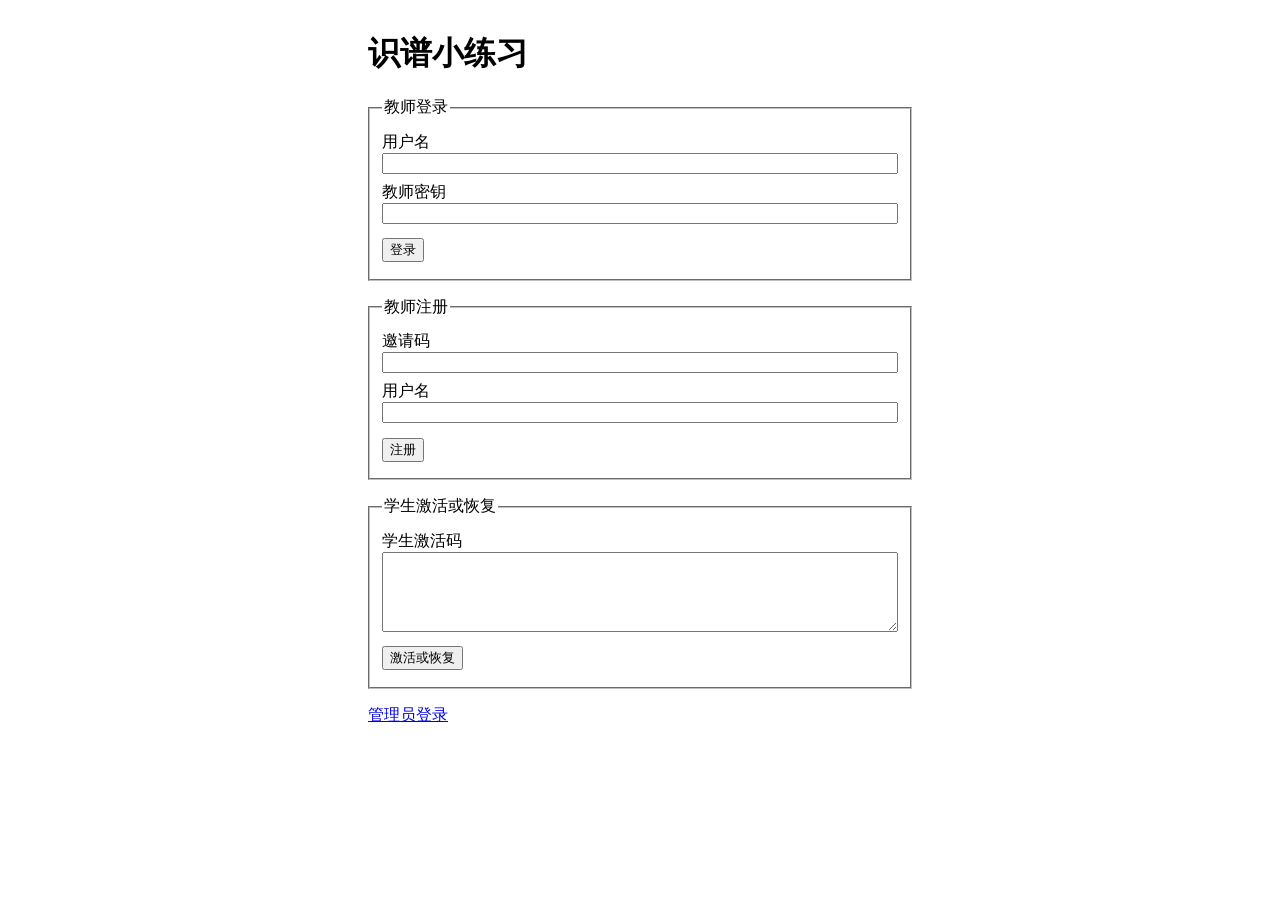
==== index.html @ 762d2ec3 "发布受保护的识谱训练入口" ====
<!doctype html>
<html lang="zh-CN"><head><meta charset="utf-8"><meta name="viewport" content="width=device-width, initial-scale=1">
<title>Note Trainer · 云端授权</title>
<style>body{font:1rem system-ui;margin:2rem auto;max-width:34rem;padding:0 1rem}fieldset{margin:1rem 0}label{display:block;margin:.5rem 0}input,textarea{display:block;width:100%;box-sizing:border-box}button,a{margin:.4rem 0}textarea{min-height:5rem}</style>
<script type="module" src="./entry.mjs?build=4fd09d5452"></script></head>
<body><main><h1>识谱小练习</h1><p id="status" role="status"></p>
<form id="login"><fieldset><legend>教师登录</legend><label>用户名<input name="username" required></label><label>教师密钥<input name="key" type="password" required></label><button>登录</button></fieldset></form>
<form id="register"><fieldset><legend>教师注册</legend><label>邀请码<input name="invitation" type="password" required></label><label>用户名<input name="username" required></label><button>注册</button></fieldset></form>
<section id="issued" hidden><p>请保存教师密钥。换设备时需要它。</p><textarea id="key" readonly aria-label="教师密钥"></textarea><button id="continue">已保存，进入练习</button></section>
<form id="learner"><fieldset><legend>学生激活或恢复</legend><label>学生激活码<textarea name="packet" required></textarea></label><button>激活或恢复</button></fieldset></form>
<a href="./manage.html">管理员登录</a>
</main></body></html>
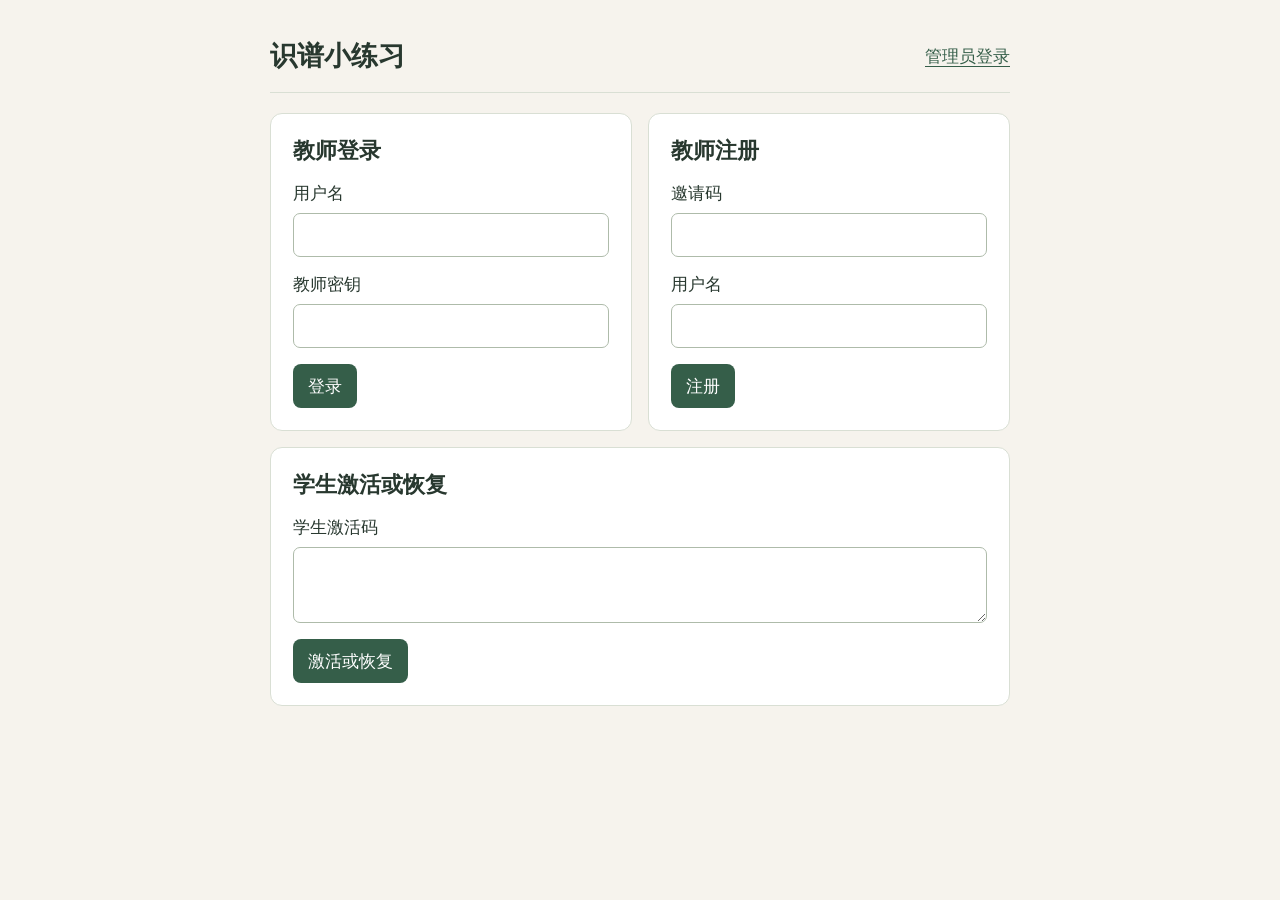
==== commit dd83a2f4: "统一登录样式并记录发布进度" ====
--- a/index.html
+++ b/index.html
@@ -1,12 +1,16 @@
 <!doctype html>
 <html lang="zh-CN"><head><meta charset="utf-8"><meta name="viewport" content="width=device-width, initial-scale=1">
+<meta name="robots" content="noindex,nofollow,noarchive"><meta name="referrer" content="no-referrer">
 <title>Note Trainer · 云端授权</title>
-<style>body{font:1rem system-ui;margin:2rem auto;max-width:34rem;padding:0 1rem}fieldset{margin:1rem 0}label{display:block;margin:.5rem 0}input,textarea{display:block;width:100%;box-sizing:border-box}button,a{margin:.4rem 0}textarea{min-height:5rem}</style>
+<link rel="stylesheet" href="./portal_style.css?v=2d650f3b0e">
 <script type="module" src="./entry.mjs?build=4fd09d5452"></script></head>
-<body><main><h1>识谱小练习</h1><p id="status" role="status"></p>
-<form id="login"><fieldset><legend>教师登录</legend><label>用户名<input name="username" required></label><label>教师密钥<input name="key" type="password" required></label><button>登录</button></fieldset></form>
-<form id="register"><fieldset><legend>教师注册</legend><label>邀请码<input name="invitation" type="password" required></label><label>用户名<input name="username" required></label><button>注册</button></fieldset></form>
-<section id="issued" hidden><p>请保存教师密钥。换设备时需要它。</p><textarea id="key" readonly aria-label="教师密钥"></textarea><button id="continue">已保存，进入练习</button></section>
-<form id="learner"><fieldset><legend>学生激活或恢复</legend><label>学生激活码<textarea name="packet" required></textarea></label><button>激活或恢复</button></fieldset></form>
-<a href="./manage.html">管理员登录</a>
+<body><main class="entry">
+<header><h1>识谱小练习</h1><a class="admin-link" href="./manage.html">管理员登录</a></header>
+<p id="status" role="status" aria-live="polite"></p>
+<div class="entry-grid">
+<form id="login"><h2>教师登录</h2><label>用户名<input name="username" autocomplete="username" autocapitalize="none" required></label><label>教师密钥<input name="key" type="password" autocomplete="current-password" required></label><button>登录</button></form>
+<form id="register"><h2>教师注册</h2><label>邀请码<input name="invitation" type="password" autocomplete="off" required></label><label>用户名<input name="username" autocomplete="username" autocapitalize="none" required></label><button>注册</button></form>
+<section class="card issued" id="issued" hidden><h2>保存教师密钥</h2><p>换设备时需要它。</p><textarea id="key" readonly aria-label="教师密钥"></textarea><button id="continue">已保存，进入练习</button></section>
+<form id="learner" class="learner"><h2>学生激活或恢复</h2><label>学生激活码<textarea name="packet" autocomplete="off" spellcheck="false" required></textarea></label><button>激活或恢复</button></form>
+</div>
 </main></body></html>
--- a/portal_style.css
+++ b/portal_style.css
@@ -0,0 +1,38 @@
+:root {
+  color-scheme: light;
+  --canvas: #f6f3ed;
+  --ink: #28382f;
+  --accent: #355e49;
+  --surface: #fff;
+  --line: #d9dfd4;
+  --focus: #b18435;
+  font: 17px "Times New Roman", "Songti SC", serif;
+}
+* { box-sizing: border-box; }
+body { margin: 0; background: var(--canvas); color: var(--ink); font: inherit; }
+header { display: flex; align-items: center; justify-content: space-between; gap: 16px; border-bottom: 1px solid var(--line); padding-bottom: 18px; }
+h1 { margin: 0; font-size: 27px; }
+h2 { font-size: 22px; }
+form, .card { background: var(--surface); border: 1px solid var(--line); border-radius: 12px; padding: 22px; }
+button, input, textarea, select { font: inherit; }
+button { background: var(--accent); color: white; border: 0; border-radius: 8px; min-height: 44px; padding: 10px 15px; cursor: pointer; }
+button:disabled { opacity: .55; cursor: wait; }
+:where(button, a, input, textarea, select):focus-visible { outline: 3px solid var(--focus); outline-offset: 2px; }
+label { display: block; margin: 16px 0 8px; }
+input, textarea, select { display: block; width: 100%; min-height: 44px; margin-top: 8px; padding: 10px; border: 1px solid #aebbaa; border-radius: 7px; background: white; }
+textarea { min-height: 76px; }
+[hidden] { display: none !important; }
+.entry { max-width: 780px; margin: 38px auto; padding: 0 20px; }
+.entry-grid { display: grid; grid-template-columns: repeat(2,minmax(0,1fr)); gap: 16px; }
+.entry-grid h2 { margin: 0; }
+.entry-grid button { margin-top: 8px; }
+.entry-grid .learner, .entry-grid .issued { grid-column: 1 / -1; }
+.entry .admin-link { color: var(--accent); text-underline-offset: 4px; }
+.entry #status { margin: 16px 0; overflow-wrap: anywhere; }
+.entry #status:empty { margin: 0; height: 20px; }
+@media (max-width: 600px) {
+  .entry { margin-top: 20px; padding: 0 12px; }
+  .entry-grid { grid-template-columns: minmax(0,1fr); gap: 12px; }
+  h1 { font-size: 23px; }
+  form, .card { padding: 16px; }
+}
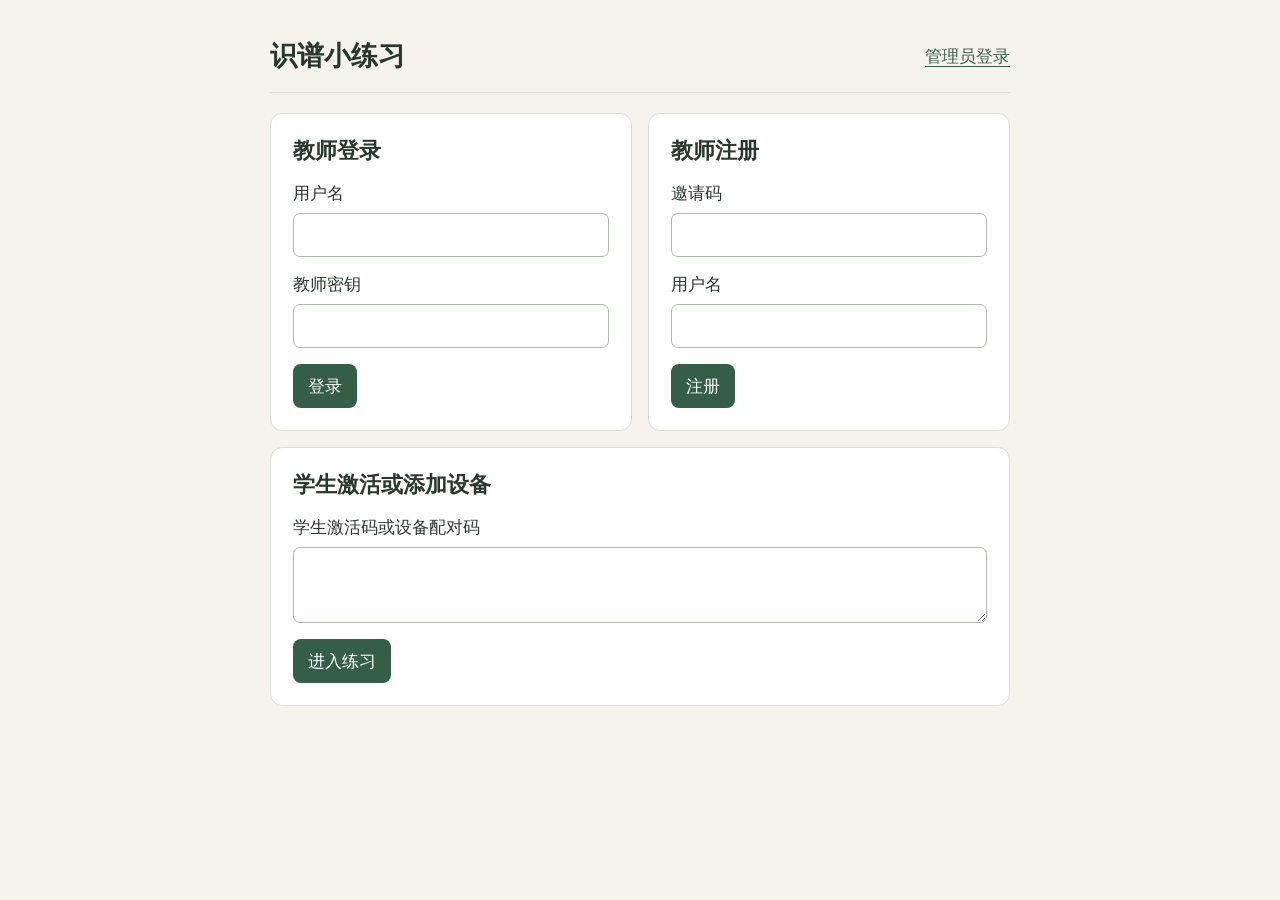
==== commit f5ca22d7: "发布云端同步与简洁教师入口" ====
--- a/index.html
+++ b/index.html
@@ -3,7 +3,7 @@
 <meta name="robots" content="noindex,nofollow,noarchive"><meta name="referrer" content="no-referrer">
 <title>Note Trainer · 云端授权</title>
 <link rel="stylesheet" href="./portal_style.css?v=2d650f3b0e">
-<script type="module" src="./entry.mjs?build=4fd09d5452"></script></head>
+<script type="module" src="./entry.mjs?build=14046987a8"></script></head>
 <body><main class="entry">
 <header><h1>识谱小练习</h1><a class="admin-link" href="./manage.html">管理员登录</a></header>
 <p id="status" role="status" aria-live="polite"></p>
@@ -11,6 +11,6 @@
 <form id="login"><h2>教师登录</h2><label>用户名<input name="username" autocomplete="username" autocapitalize="none" required></label><label>教师密钥<input name="key" type="password" autocomplete="current-password" required></label><button>登录</button></form>
 <form id="register"><h2>教师注册</h2><label>邀请码<input name="invitation" type="password" autocomplete="off" required></label><label>用户名<input name="username" autocomplete="username" autocapitalize="none" required></label><button>注册</button></form>
 <section class="card issued" id="issued" hidden><h2>保存教师密钥</h2><p>换设备时需要它。</p><textarea id="key" readonly aria-label="教师密钥"></textarea><button id="continue">已保存，进入练习</button></section>
-<form id="learner" class="learner"><h2>学生激活或恢复</h2><label>学生激活码<textarea name="packet" autocomplete="off" spellcheck="false" required></textarea></label><button>激活或恢复</button></form>
+<form id="learner" class="learner"><h2>学生激活或添加设备</h2><label>学生激活码或设备配对码<textarea name="packet" autocomplete="off" spellcheck="false" required></textarea></label><button>进入练习</button></form>
 </div>
 </main></body></html>
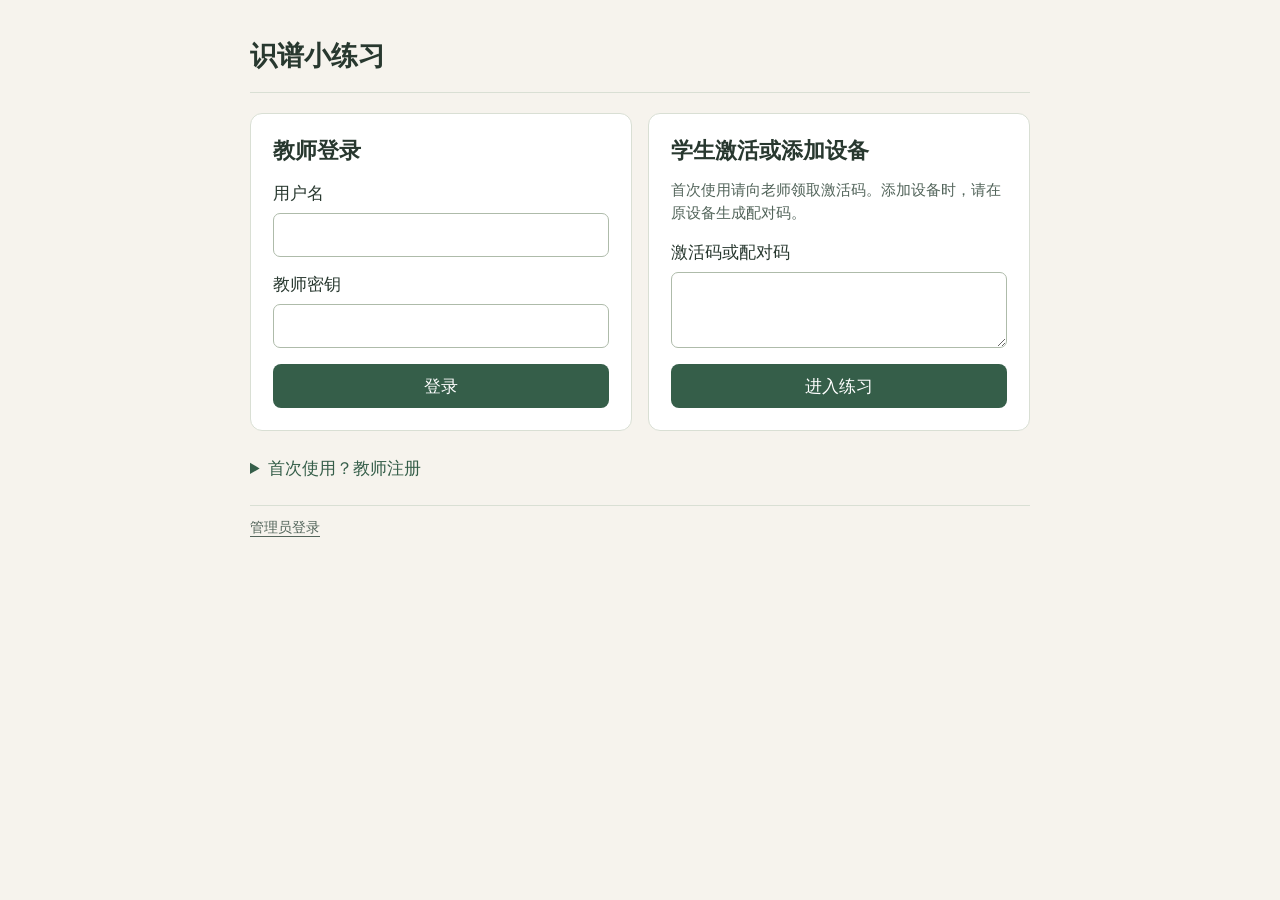
==== commit 6f69f41c: "上线精简登录页与安全提交" ====
--- a/index.html
+++ b/index.html
@@ -1,16 +1,21 @@
 <!doctype html>
 <html lang="zh-CN"><head><meta charset="utf-8"><meta name="viewport" content="width=device-width, initial-scale=1">
 <meta name="robots" content="noindex,nofollow,noarchive"><meta name="referrer" content="no-referrer">
+<meta name="theme-color" content="#f6f3ed">
 <title>Note Trainer · 云端授权</title>
-<link rel="stylesheet" href="./portal_style.css?v=2d650f3b0e">
-<script type="module" src="./entry.mjs?build=14046987a8"></script></head>
+<link rel="stylesheet" href="./portal_style.css?v=421621bae5">
+<script type="module" src="./entry.mjs?build=5525ddec9a&amp;rev=75fa79ad47"></script></head>
 <body><main class="entry">
-<header><h1>识谱小练习</h1><a class="admin-link" href="./manage.html">管理员登录</a></header>
-<p id="status" role="status" aria-live="polite"></p>
+<header><h1>识谱小练习</h1></header>
+<p id="status" role="status" aria-live="polite">正在加载登录…</p>
 <div class="entry-grid">
-<form id="login"><h2>教师登录</h2><label>用户名<input name="username" autocomplete="username" autocapitalize="none" required></label><label>教师密钥<input name="key" type="password" autocomplete="current-password" required></label><button>登录</button></form>
-<form id="register"><h2>教师注册</h2><label>邀请码<input name="invitation" type="password" autocomplete="off" required></label><label>用户名<input name="username" autocomplete="username" autocapitalize="none" required></label><button>注册</button></form>
 <section class="card issued" id="issued" hidden><h2>保存教师密钥</h2><p>换设备时需要它。</p><textarea id="key" readonly aria-label="教师密钥"></textarea><button id="continue">已保存，进入练习</button></section>
-<form id="learner" class="learner"><h2>学生激活或添加设备</h2><label>学生激活码或设备配对码<textarea name="packet" autocomplete="off" spellcheck="false" required></textarea></label><button>进入练习</button></form>
+<form id="login"><h2>教师登录</h2><div><label>用户名<input id="teacherUsername" autocomplete="username" autocapitalize="none" required></label><label>教师密钥<input id="teacherKeyInput" type="password" autocomplete="current-password" required></label></div><button disabled>登录</button></form>
+<form id="learner"><h2>学生激活或添加设备</h2><div><p class="entry-hint">首次使用请向老师领取激活码。添加设备时，请在原设备生成配对码。</p><label>激活码或配对码<textarea id="learnerCode" autocomplete="off" autocapitalize="none" spellcheck="false" required></textarea></label></div><button disabled>进入练习</button></form>
 </div>
+<details class="entry-registration">
+<summary>首次使用？教师注册</summary>
+<form id="register"><p class="entry-hint">请准备管理员发给您的邀请码。</p><label>邀请码<input id="invitationCode" type="password" autocomplete="off" required></label><label>用户名<input id="newTeacherUsername" autocomplete="username" autocapitalize="none" required></label><button disabled>注册</button></form>
+</details>
+<footer class="entry-footer"><a href="./manage.html">管理员登录</a></footer>
 </main></body></html>
--- a/portal_style.css
+++ b/portal_style.css
@@ -6,7 +6,8 @@
   --surface: #fff;
   --line: #d9dfd4;
   --focus: #b18435;
-  font: 17px "Times New Roman", "Songti SC", serif;
+  --muted: #52645a;
+  font: 17px -apple-system, BlinkMacSystemFont, "PingFang SC", "Hiragino Sans GB", "Microsoft YaHei", sans-serif;
 }
 * { box-sizing: border-box; }
 body { margin: 0; background: var(--canvas); color: var(--ink); font: inherit; }
@@ -17,19 +18,28 @@
 button, input, textarea, select { font: inherit; }
 button { background: var(--accent); color: white; border: 0; border-radius: 8px; min-height: 44px; padding: 10px 15px; cursor: pointer; }
 button:disabled { opacity: .55; cursor: wait; }
-:where(button, a, input, textarea, select):focus-visible { outline: 3px solid var(--focus); outline-offset: 2px; }
+:where(button, a, input, textarea, select, summary):focus-visible { outline: 3px solid var(--focus); outline-offset: 2px; }
 label { display: block; margin: 16px 0 8px; }
 input, textarea, select { display: block; width: 100%; min-height: 44px; margin-top: 8px; padding: 10px; border: 1px solid #aebbaa; border-radius: 7px; background: white; }
 textarea { min-height: 76px; }
 [hidden] { display: none !important; }
-.entry { max-width: 780px; margin: 38px auto; padding: 0 20px; }
+.entry { max-width: 820px; margin: 38px auto; padding: 0 20px; }
+.entry header { margin-bottom: 20px; }
 .entry-grid { display: grid; grid-template-columns: repeat(2,minmax(0,1fr)); gap: 16px; }
+.entry-grid form { display: grid; grid-template-rows: auto 1fr auto; }
 .entry-grid h2 { margin: 0; }
-.entry-grid button { margin-top: 8px; }
-.entry-grid .learner, .entry-grid .issued { grid-column: 1 / -1; }
-.entry .admin-link { color: var(--accent); text-underline-offset: 4px; }
-.entry #status { margin: 16px 0; overflow-wrap: anywhere; }
-.entry #status:empty { margin: 0; height: 20px; }
+.entry form button, .entry .issued button { margin-top: 8px; }
+.entry form button { width: 100%; }
+.entry-grid .issued { grid-column: 1 / -1; }
+.entry-hint { color: var(--muted); font-size: 15px; line-height: 1.55; margin: 12px 0 0; }
+.entry-registration { margin-top: 16px; }
+.entry-registration summary { min-height: 44px; width: fit-content; padding: 10px 0; color: var(--accent); cursor: pointer; }
+.entry-registration form { max-width: 420px; margin-top: 8px; }
+.entry-registration .entry-hint { margin-top: 0; }
+.entry-footer { border-top: 1px solid var(--line); margin: 14px 0 0; }
+.entry-footer a { display: inline-flex; align-items: center; min-height: 44px; color: var(--muted); font-size: 14px; text-underline-offset: 4px; }
+.entry #status { margin: 0 0 16px; color: var(--muted); overflow-wrap: anywhere; }
+.entry #status:empty { display: none; }
 @media (max-width: 600px) {
   .entry { margin-top: 20px; padding: 0 12px; }
   .entry-grid { grid-template-columns: minmax(0,1fr); gap: 12px; }
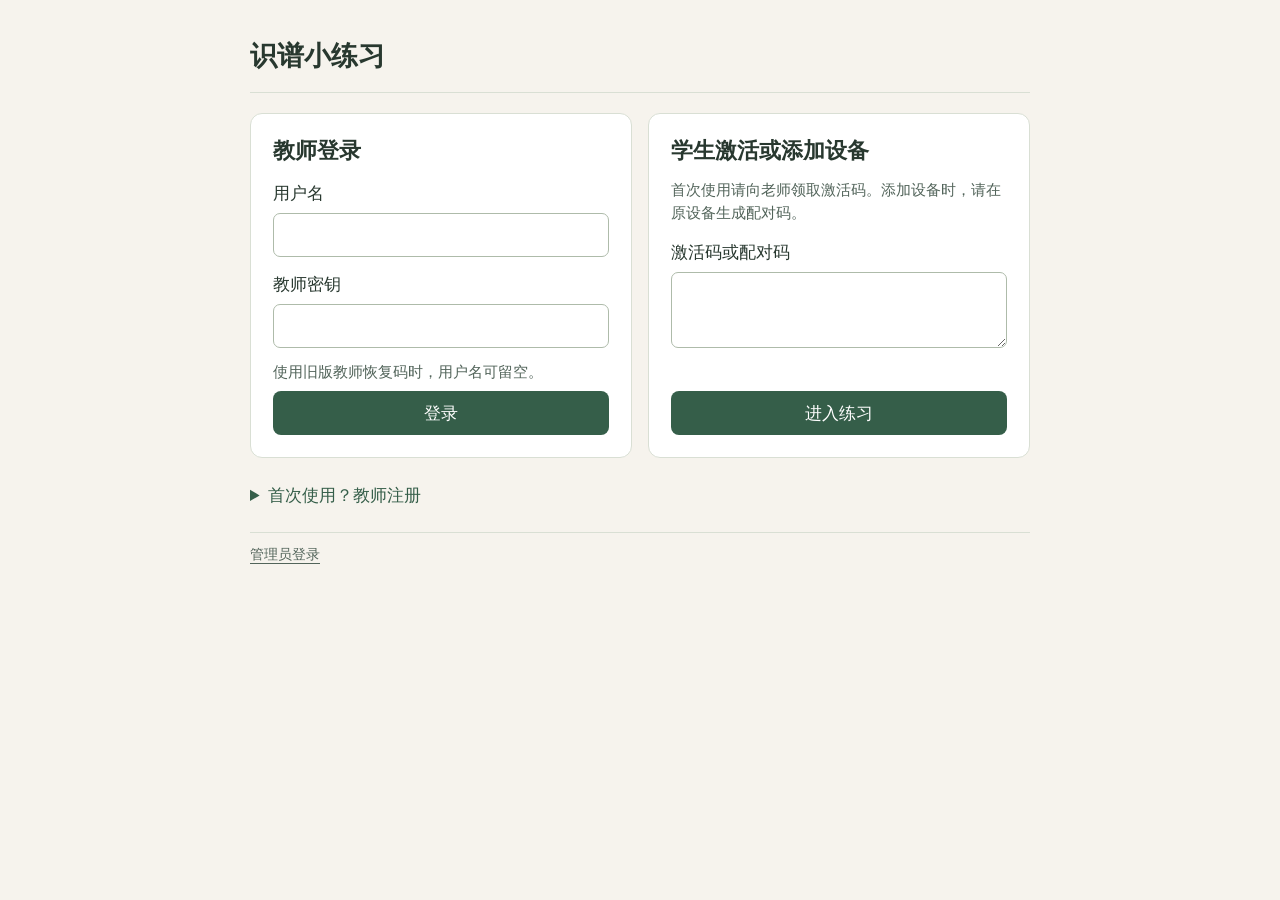
==== commit c6733403: "Publish Note Trainer build fcc45ea7c3" ====
--- a/index.html
+++ b/index.html
@@ -3,14 +3,14 @@
 <meta name="robots" content="noindex,nofollow,noarchive"><meta name="referrer" content="no-referrer">
 <meta name="theme-color" content="#f6f3ed">
 <title>Note Trainer · 云端授权</title>
-<link rel="stylesheet" href="./portal_style.css?v=421621bae5">
-<script type="module" src="./entry.mjs?build=5525ddec9a&amp;rev=75fa79ad47"></script></head>
+<link rel="stylesheet" href="./portal_style.css?v=f605a20340">
+<script type="module" src="./entry.mjs?build=fcc45ea7c3&amp;rev=7e9bcd50de"></script></head>
 <body><main class="entry">
 <header><h1>识谱小练习</h1></header>
 <p id="status" role="status" aria-live="polite">正在加载登录…</p>
 <div class="entry-grid">
 <section class="card issued" id="issued" hidden><h2>保存教师密钥</h2><p>换设备时需要它。</p><textarea id="key" readonly aria-label="教师密钥"></textarea><button id="continue">已保存，进入练习</button></section>
-<form id="login"><h2>教师登录</h2><div><label>用户名<input id="teacherUsername" autocomplete="username" autocapitalize="none" required></label><label>教师密钥<input id="teacherKeyInput" type="password" autocomplete="current-password" required></label></div><button disabled>登录</button></form>
+<form id="login"><h2>教师登录</h2><div><label>用户名<input id="teacherUsername" autocomplete="username" autocapitalize="none" maxlength="32" aria-describedby="teacherLoginHint"></label><label>教师密钥<input id="teacherKeyInput" type="password" autocomplete="current-password" required></label><p class="entry-hint" id="teacherLoginHint">使用旧版教师恢复码时，用户名可留空。</p></div><button disabled>登录</button></form>
 <form id="learner"><h2>学生激活或添加设备</h2><div><p class="entry-hint">首次使用请向老师领取激活码。添加设备时，请在原设备生成配对码。</p><label>激活码或配对码<textarea id="learnerCode" autocomplete="off" autocapitalize="none" spellcheck="false" required></textarea></label></div><button disabled>进入练习</button></form>
 </div>
 <details class="entry-registration">
--- a/portal_style.css
+++ b/portal_style.css
@@ -39,6 +39,7 @@
 .entry-footer { border-top: 1px solid var(--line); margin: 14px 0 0; }
 .entry-footer a { display: inline-flex; align-items: center; min-height: 44px; color: var(--muted); font-size: 14px; text-underline-offset: 4px; }
 .entry #status { margin: 0 0 16px; color: var(--muted); overflow-wrap: anywhere; }
+.entry form #status, .entry .issued #status { margin: 12px 0 0; align-self: start; }
 .entry #status:empty { display: none; }
 @media (max-width: 600px) {
   .entry { margin-top: 20px; padding: 0 12px; }
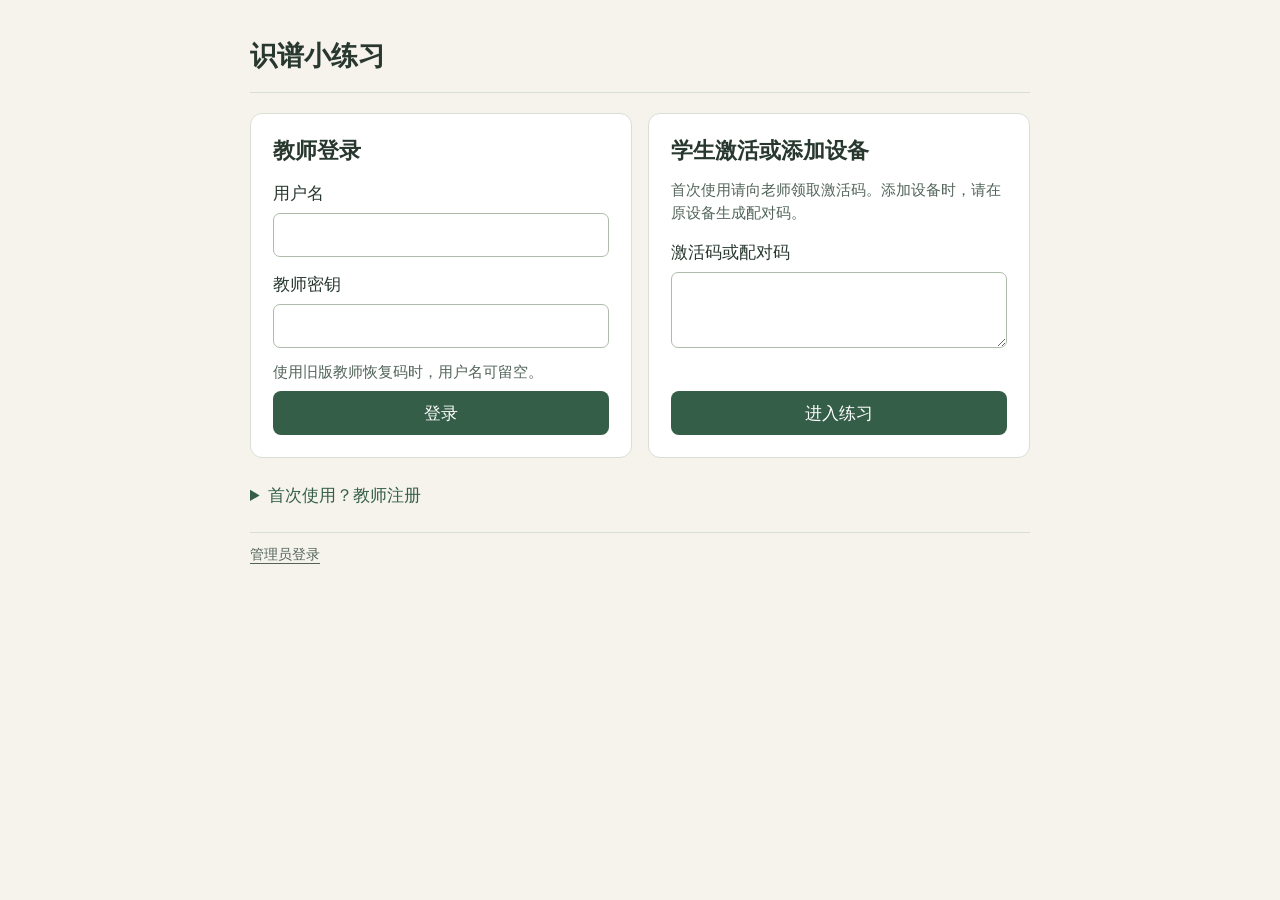
==== commit 9db18953: "添加识谱主屏幕图标" ====
--- a/index.html
+++ b/index.html
@@ -3,6 +3,9 @@
 <meta name="robots" content="noindex,nofollow,noarchive"><meta name="referrer" content="no-referrer">
 <meta name="theme-color" content="#f6f3ed">
 <title>Note Trainer · 云端授权</title>
+<meta name="apple-mobile-web-app-title" content="识谱">
+<link rel="apple-touch-icon" sizes="180x180" href="./icon-180.png">
+<link rel="manifest" href="./manifest.webmanifest">
 <link rel="stylesheet" href="./portal_style.css?v=f605a20340">
 <script type="module" src="./entry.mjs?build=fcc45ea7c3&amp;rev=7e9bcd50de"></script></head>
 <body><main class="entry">
